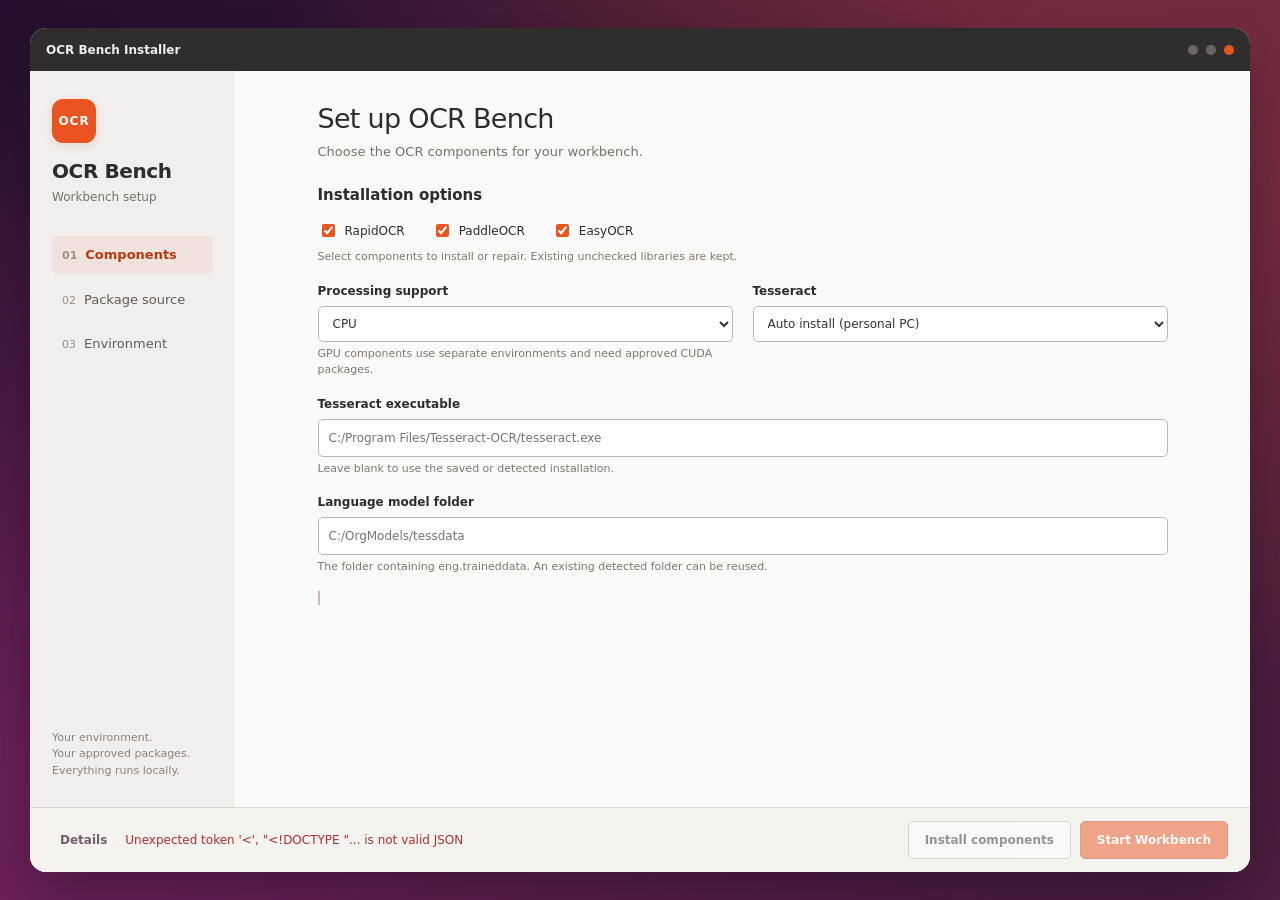
==== scripts/installer.html @ 8ec9b464 "Improve OCR installer and add run history spreadsheet exports" ====
<!doctype html>
<html lang="en"><head><meta charset="utf-8"><meta name="viewport" content="width=device-width, initial-scale=1"><title>OCR Bench · Install</title><style>
  :root {color-scheme:light; font:14px/1.5 Ubuntu,"Segoe UI",system-ui,sans-serif; color:#2c2c2c; background:#351329; --orange:#e95420; --log-height:210px}
  * {box-sizing:border-box} body {margin:0;padding:0;height:100dvh;overflow:hidden;background:#fafafa}
  button,input,select {font:inherit} button,a,input,select,summary,[role=separator] {touch-action:manipulation}
  button:focus-visible,a:focus-visible,input:focus,select:focus,summary:focus-visible,[role=separator]:focus-visible {outline:3px solid #f5a381; outline-offset:2px}
  .installer-shell {height:100%;width:100%;background:#fafafa;border:0;border-radius:0;box-shadow:none;overflow:hidden;display:grid;grid-template-rows:43px minmax(120px,1fr) auto 10px var(--log-height)}
  .titlebar {background:#302e2d; color:#eee; display:flex; align-items:center; justify-content:space-between; padding:0 16px; font-size:12px; font-weight:600}
  .window-controls {display:flex; align-items:center; gap:8px} .window-controls span {width:10px;height:10px; border-radius:50%;background:#6b6663} .window-controls span:last-child {background:var(--orange)}
  .workspace {display:grid;grid-template-columns:205px minmax(0,1fr); min-height:0}
  aside {background:#f0efed;padding:28px 22px;display:flex;flex-direction:column}
  .brand-icon {display:flex;align-items:center;justify-content:center;width:44px;height:44px;background:var(--orange);color:white;border-radius:11px;font-size:12px;font-weight:750;letter-spacing:1px;box-shadow:0 3px 8px #b0391520}
  .brand-title {font-size:20px; font-weight:600; letter-spacing:-.4px;margin:13px 0 2px} .brand-subtitle {font-size:12px;color:#77716b}
  nav {display:grid;gap:7px;margin-top:30px} nav a {padding:9px 10px;color:#625c57;border-radius:5px;text-decoration:none;font-size:13px} nav a[aria-current=step] {background:#e9542014;color:#b63b10;font-weight:650} nav a:hover {background:#e5e1dd}
  nav span {margin-right:8px;color:#9b9188;font-size:11px} .sidebar-foot {margin-top:auto;padding-top:24px;color:#8c837c;font-size:11px}
  .content {min-width:0;overflow:auto;padding:28px 36px;scroll-behavior:auto}
  h1 {font-size:27px;line-height:1.2;letter-spacing:-.7px;font-weight:500;margin:0 0 7px} h2 {font-size:15px;margin:0;font-weight:600} p {margin:0;color:#77716b;font-size:13px}
  .environment {background:#f3f0ed;border:1px solid #e5ded8;border-left:3px solid var(--orange);border-radius:5px;padding:11px 14px;margin:20px 0}
  .environment strong {display:block;font-size:12px;font-weight:600} code {font:11px/1.5 Consolas,monospace;overflow-wrap:anywhere}
  small {display:block;font-size:11px;color:#81786f;margin-top:4px;line-height:1.5}
  fieldset {border:0;padding:0;margin:0;min-width:0}
  .field-grid {display:grid;grid-template-columns:1fr 1fr;gap:0 20px}
  label {display:block;font-size:12px;font-weight:600;margin:16px 0 6px}
  input,select {color:#333;background:#fff;border:1px solid #bdb7b1;border-radius:5px;padding:9px 10px;width:100%;min-width:0;font-size:12px}
  input:disabled,select:disabled {background:#eeeae5}
  .note {font-size:11px;color:#766e65;border-left:2px solid #c8bdb1;padding:7px 11px;margin:15px 0 3px}
  details {border-top:1px solid #e2ddd8;margin-top:20px;padding-top:15px} summary {cursor:pointer;font-size:12px;font-weight:600}
  .success {background:#edf6ed;border:1px solid #b5d5b6;color:#315c32;border-radius:5px;padding:10px 12px;font-size:12px;margin-bottom:14px}
  .success.partial {background:#fff5df;border-color:#e7cb91;color:#7c5520}
  .maintenance {background:#f1eeea;padding:13px 15px;border-radius:8px;margin:17px 0}.maintenance small{margin:0 0 9px}.mode-choices,.components{display:flex;gap:12px;flex-wrap:wrap}.mode-choices label,.components label{display:flex;align-items:center;gap:7px;margin:5px 0;font-weight:500}.mode-choices input,.components input{width:auto;accent-color:var(--orange)}.components{margin:10px 0 2px;gap:8px 20px}.component-version{font-size:10px;color:#857c72}.uninstall-note{background:#fff0eb;color:#8c3619;border-radius:7px;padding:14px;font-size:12px}button.danger{background:#b13627;color:white;border-color:#b13627}
  .actions {display:flex;align-items:center;justify-content:space-between;gap:14px;border-top:1px solid #dcd6d0;background:#f5f3f0;padding:13px 22px;min-height:64px}
  .buttons {display:flex;align-items:center;gap:9px;flex-shrink:0}
  button,.open-link {padding:9px 16px;border:1px solid #bcb5ae;border-radius:5px;font-size:12px;font-weight:600;background:#fff;color:#3b3631;cursor:pointer;text-decoration:none;white-space:nowrap}
  button.primary {border-color:#c74314;background:var(--orange);color:#fff} button.primary:hover {background:#d74717}
  button:disabled {opacity:.5;cursor:default} #message {font-size:12px;color:#74695f;overflow-wrap:anywhere} #message[data-error=true] {color:#ae302f}
  #log-resize {cursor:ns-resize;touch-action:none;background:#e6e1db;display:flex;align-items:center;justify-content:center;border-top:1px solid #d4cbc2;border-bottom:1px solid #392e36;user-select:none}
  #log-resize::after {content:"";width:38px;height:3px;background:#a69c92;border-radius:4px}
  #log-resize:hover,#log-resize:focus-visible {background:#edc8b4}
  .log-panel {min-height:0;background:#21131f;color:#e6dce4;display:grid;grid-template-rows:34px minmax(0,1fr)}
  .log-head {display:flex;justify-content:space-between;align-items:center;gap:10px;background:#2e202b;padding:0 17px;border-bottom:1px solid #ffffff0c}
  .log-head h2 {font-size:11px;font-weight:500} .log-meta {display:flex;align-items:center;gap:12px;font-size:10px;color:#bbaabc}
  #state[data-state=succeeded],#app-state[data-state=running] {color:#b0dfaa} #state[data-state=failed],#app-state[data-state=failed] {color:#ffa59c}
  pre {white-space:pre-wrap;overflow-wrap:anywhere;overflow:auto;padding:12px 18px;font:11px/1.65 Consolas,monospace;margin:0;min-height:0}
  [hidden] {display:none!important}
  @media(max-width:760px) {.workspace{grid-template-columns:150px minmax(0,1fr)}aside{padding:22px 13px}.content{padding:23px 22px}.field-grid{grid-template-columns:1fr}.brand-title{font-size:18px}.actions{padding:12px 16px}}
  @media(max-width:580px) {body{padding:0}.installer-shell{border:0;border-radius:0}.workspace{grid-template-columns:1fr}aside{display:none}.content{padding:22px 20px}h1{font-size:24px}.actions{align-items:start;flex-direction:column;gap:8px}.buttons{width:100%;justify-content:flex-end;flex-wrap:wrap}.log-meta .resize-hint{display:none}}

  body {padding:28px;display:grid;place-items:center;background:radial-gradient(ellipse at 85% 15%,#b94248a0,transparent 55%),radial-gradient(ellipse at 10% 90%,#79255f,transparent 65%),linear-gradient(135deg,#24112f,#53203f)}
  .installer-shell {width:100%;height:100%;max-width:1220px;max-height:900px;border:0;border-radius:16px;box-shadow:0 24px 75px #16071d80;grid-template-rows:43px minmax(0,1fr) auto 0 0}
  .installer-shell.logs-open {grid-template-rows:43px minmax(0,1fr) auto 10px var(--log-height)}
  .content {min-height:0;padding:32px 38px}
  .step-panel {max-width:850px;margin:auto}
  .step-intro {margin:6px 0 22px}
  .statusline {display:flex;align-items:center;gap:10px;min-width:120px;flex:1}
  .actions {flex-wrap:wrap}
  .details-button {border:0;background:transparent;padding:7px 8px;color:#725d6f}
  .source-note {margin:12px 0 18px;background:#f2eeea;padding:12px 14px;border-radius:8px;font-size:12px;color:#695d54}
  .page-heading {font-weight:500}
  @media(max-width:760px) {body{padding:16px}.content{padding:24px}.workspace{grid-template-columns:145px minmax(0,1fr)}}
  @media(max-width:580px) {body{padding:10px}.installer-shell{border-radius:13px}.workspace{grid-template-columns:1fr;grid-template-rows:auto minmax(0,1fr)}aside{display:block;padding:9px 12px}.brand-icon,.brand-title,.brand-subtitle,.sidebar-foot{display:none}nav{display:flex;margin:0;gap:4px}nav a{flex:1;padding:7px 6px;font-size:11px}nav span{display:none}.content{padding:20px}.actions{padding:10px 14px}.buttons{justify-content:flex-end}.statusline{width:100%}}
</style></head><body><main class="installer-shell" id="installer">
  <header class="titlebar"><span>OCR Bench Installer</span><div class="window-controls" aria-hidden="true"><span></span><span></span><span></span></div></header>
  <div class="workspace">
    <aside aria-label="Installer sections"><div class="brand-icon" aria-hidden="true">OCR</div><div class="brand-title">OCR Bench</div><div class="brand-subtitle">Workbench setup</div>
      <nav><a href="#components" data-section="components" aria-current="step"><span>01</span>Components</a><a href="#packages" data-section="packages"><span>02</span>Package source</a><a href="#environment" data-section="environment"><span>03</span>Environment</a></nav>
      <div class="sidebar-foot">Your environment.<br>Your approved packages.<br>Everything runs locally.</div>
    </aside>
    <div class="content">
      <div class="success" id="success" hidden></div>
      <form id="form" novalidate>
        <section class="step-panel" id="components" data-page="components">
          <h1>Set up OCR Bench</h1><p class="step-intro">Choose the OCR components for your workbench.</p>
          <div class="maintenance" id="maintenance" hidden><h2>Existing installation found</h2><small id="installed-version"></small><div class="mode-choices" role="group" aria-label="Manage installation"><label><input type="radio" name="action" value="modify" checked>Modify / repair</label><label><input type="radio" name="action" value="uninstall">Uninstall</label></div></div>
          <div class="uninstall-note" id="uninstall-note" hidden>Removes the OCR Bench app registration from the selected Python environment. Shared OCR libraries, environments, source files, models and run history are kept. Close other workbench instances first.</div>
          <fieldset id="options"><h2>Installation options</h2>
          <div class="components" role="group" aria-label="OCR components"><label><input type="checkbox" name="component" value="rapidocr" checked>RapidOCR <span class="component-version" id="rapidocr-version"></span></label><label><input type="checkbox" name="component" value="paddleocr" checked>PaddleOCR <span class="component-version" id="paddleocr-version"></span></label><label><input type="checkbox" name="component" value="easyocr" checked>EasyOCR <span class="component-version" id="easyocr-version"></span></label></div><small>Select components to install or repair. Existing unchecked libraries are kept.</small>
          <div class="field-grid">
            <div><label for="device">Processing support</label><select id="device" name="device"><option value="cpu">CPU</option><option value="auto">CPU + GPU if NVIDIA is detected</option><option value="gpu">CPU + GPU environments</option></select><small>GPU components use separate environments and need approved CUDA packages.</small></div>
            <div><label for="backend">Tesseract</label><select id="backend" name="backend"><option value="auto">Auto install (personal PC)</option><option value="pytesseract">Installed Tesseract (pytesseract)</option><option value="tesserocr">Bundled Tesseract (tesserocr)</option><option value="skip">Skip Tesseract</option></select></div>
          </div>
          <div id="gpu-fields" hidden><label>GPU engines</label><div class="components" role="group" aria-label="GPU engines"><label><input type="checkbox" name="gpu_component" value="rapidocr" checked>RapidOCR GPU</label><label><input type="checkbox" name="gpu_component" value="paddleocr" checked>PaddleOCR GPU</label><label><input type="checkbox" name="gpu_component" value="easyocr" checked>EasyOCR GPU</label></div><small>On public PyPI, CUDA builds come from the official Paddle and PyTorch indexes automatically. With Artifactory or another configured feed, all Python packages use that feed; it must include the required CUDA builds.</small></div>
          <div class="note" id="gpu-results" role="status" aria-live="polite" hidden></div>
          <div id="native-fields"><label for="tesseract_path">Tesseract executable</label><input id="tesseract_path" name="tesseract_path" placeholder="C:/Program Files/Tesseract-OCR/tesseract.exe"><small>Leave blank to use the saved or detected installation.</small></div>
          <div id="data-fields"><label for="tessdata_path">Language model folder</label><input id="tessdata_path" name="tessdata_path" placeholder="C:/OrgModels/tessdata"><small>The folder containing eng.traineddata. An existing detected folder can be reused.</small></div>
          <div class="note" id="backend-note"></div>

          </fieldset>
        </section>
        <section class="step-panel" id="packages" data-page="packages" hidden>
          <h1>Package source</h1><p class="step-intro">Configure Artifactory once, then let pip handle package installation.</p>
          <fieldset id="package-options">
            <div class="source-note">Personal PC: leave both blank to use PyPI, with official vendor indexes for CUDA builds. Work PC: provide the Artifactory URL and token to save them to user pip.ini. An existing pip source is preserved and used without public fallback.</div>
            <label for="index_url">Artifactory pip simple-index URL</label><input type="url" id="index_url" name="index_url" placeholder="https://artifactory.example.com/artifactory/api/pypi/python-virtual/simple">
            <label for="access_token">Artifactory access token</label><input type="password" id="access_token" name="access_token" autocomplete="off" spellcheck="false"><small>The token will be stored in plain text in your user pip.ini when you install. It is kept out of installer logs and command arguments.</small>
            <label for="token_user">Artifactory username (optional)</label><input id="token_user" name="token_user" autocomplete="off" placeholder="Your Artifactory username"><small>Leave blank if your repository accepts the token as its username.</small>
            <label for="cert">Corporate CA certificate (optional)</label><input id="cert" name="cert" placeholder="C:/OrgCertificates/corporate-ca.pem"><small>Saved in pip.ini if supplied. Normal certificate verification remains enabled.</small>
            <div class="note">User pip configuration:<br><code id="pip-config-path"></code><br>Blank fields leave saved pip settings unchanged. Pip environment variables and per-venv configuration keep their normal precedence.</div>
          </fieldset>
        </section>
        <section class="step-panel" id="environment" data-page="environment" hidden>
          <h1>Python environment</h1><p class="step-intro">Review where OCR Bench will be installed and started.</p>
          <div class="environment"><strong id="environment-title">Checking Python environment…</strong><code id="target"></code><small id="environment-help"></small></div>
          <p id="environment-installation"></p>
          <fieldset id="environment-options"><label for="python">Python for creating environments</label><input id="python" name="python"><small>64-bit Python 3.12. App requirements use the running venv when one is active. This path is used when additional environments must be created.</small></fieldset>
        </section>
      </form>
    </div>
  </div>
  <footer class="actions"><div class="statusline"><button class="details-button" type="button" id="details" aria-expanded="false" aria-controls="log-panel">Details</button><span id="message" role="status" aria-live="polite">Connecting…</span></div><div class="buttons"><button id="install" form="form" type="submit" disabled>Install components</button><button class="primary" id="start" type="button" disabled>Start Workbench</button><a class="open-link" id="open-workbench" target="_blank" rel="noopener" hidden>Open Workbench ↗</a></div></footer>
  <div id="log-resize" role="separator" tabindex="0" aria-label="Resize installation log" aria-orientation="horizontal" aria-valuemin="100" aria-valuemax="500" aria-valuenow="210" title="Drag to resize logs, or use the Up and Down arrow keys" hidden></div>
  <section class="log-panel" id="log-panel" aria-label="Installation progress" hidden><div class="log-head"><h2>Installation output</h2><div class="log-meta"><span class="resize-hint">Drag top edge to resize</span><span id="app-state" role="status" aria-live="polite"></span><span id="state" role="status" aria-live="polite">Ready</span></div></div><pre id="output" tabindex="0" aria-label="Installation log">Your installation log will appear here.</pre></section>
</main><script>
  const $ = id => document.getElementById(id);
  let token = '', running = false, appState = 'idle', launchPending = false, installed = false, operation = 'install';
  const content = document.querySelector('.content');
  let currentPage = 'components';
  function activeSection(section) {
    if (!['components','packages','environment'].includes(section)) section = 'components';
    currentPage = section;
    for (const link of document.querySelectorAll('nav [data-section]')) {
      if (link.dataset.section === section) link.setAttribute('aria-current','step');
      else link.removeAttribute('aria-current');
    }
    for (const page of document.querySelectorAll('[data-page]')) page.hidden = page.dataset.page !== section;
    content.scrollTop = 0;
    history.replaceState(null,'','#'+section);
  }
  for (const link of document.querySelectorAll('nav [data-section]')) link.addEventListener('click', event => {
    event.preventDefault(); activeSection(link.dataset.section);
  });
  window.addEventListener('hashchange', () => activeSection(location.hash.slice(1)));
  function selectedAction() {return installed ? document.querySelector('input[name=action]:checked').value : 'install';}
  function modeFields() {
    const action = selectedAction();
    $('options').hidden = action === 'uninstall';
    $('options').disabled = running || action === 'uninstall';
    $('package-options').disabled = running || action === 'uninstall';
    $('environment-options').disabled = running || action === 'uninstall';
    $('uninstall-note').hidden = action !== 'uninstall';
    $('install').classList.toggle('danger', action === 'uninstall');
    $('install').textContent = running ? {install:'Installing…',modify:'Applying changes…',uninstall:'Uninstalling…'}[operation] : {install:'Install components',modify:'Apply changes',uninstall:'Uninstall OCR Bench'}[action];
  }
  for (const radio of document.querySelectorAll('input[name=action]')) radio.addEventListener('change', modeFields);
  function inventory(info, initial = false) {
    if (!info) return;
    const previous = installed;
    installed = !!info.installed;
    $('maintenance').hidden = !installed;
    $('installed-version').textContent = installed ? 'Version ' + info.version + ' in this Python environment' : '';
    $('environment-installation').textContent = installed ? 'OCR Bench '+info.version+' is registered in this environment.' : info.error || 'No OCR Bench app registration was found in this environment.';
    for (const radio of document.querySelectorAll('input[name=action]')) radio.disabled = running || !installed;
    if (previous !== installed) document.querySelector('input[value=modify]').checked = true;
    for (const name of ['rapidocr','paddleocr','easyocr']) {
      const version = (info.packages || {})[name];
      $(name+'-version').textContent = version ? version : '';
      if (initial && installed) document.querySelector('input[name=component][value='+name+']').checked = !!version;
    }
    modeFields();
  }
  function backendFields() {
    const backend = $('backend').value;
    $('native-fields').hidden = backend !== 'pytesseract';
    $('data-fields').hidden = backend === 'skip' || backend === 'auto';
    $('backend-note').textContent = backend === 'auto' ? 'Installs native Windows Tesseract and English data using WinGet, or verifies an existing installation. This option downloads from public sources and may show a Windows administrator prompt. Uses pytesseract; no tesserocr wheel is needed.' : backend === 'skip' ? 'Installs RapidOCR, PaddleOCR, and EasyOCR. Your saved Tesseract settings are preserved.' : backend === 'tesserocr' ? 'Requires the approved tesserocr 2.10.0 Windows / Python 3.12 wheel in your feed. Language models are separate.' : 'Uses your existing Tesseract executable. No tesserocr wheel is requested.';
  }
  $('backend').addEventListener('change', backendFields);
  function gpuFields() {
    const enabled = $('device').value !== 'cpu';
    $('gpu-fields').hidden = !enabled;
    for (const gpu of document.querySelectorAll('input[name=gpu_component]')) {
      gpu.disabled = !enabled || !document.querySelector('input[name=component][value='+gpu.value+']').checked;
    }
  }
  $('device').addEventListener('change', gpuFields);
  for (const component of document.querySelectorAll('input[name=component]')) component.addEventListener('change', gpuFields);
  async function request(path, options) {
    const response = await fetch(path, options);
    const value = await response.json();
    if (!response.ok) throw new Error(value.error || 'Installer request failed.');
    return value;
  }
  function message(text, error = false) {$('message').textContent = text; $('message').dataset.error = error;}
  function render(status) {
    running = status.state === 'running';
    appState = status.app_state || 'idle';
    operation = status.operation || 'install';
    inventory(status.installation);
    $('install').disabled = running || !token;
    modeFields();
    $('start').disabled = !token || running || launchPending || appState === 'starting' || appState === 'stopping' || (!installed && appState !== 'running');
    $('start').textContent = launchPending || appState === 'starting' ? 'Starting…' : appState === 'stopping' ? 'Stopping…' : appState === 'running' ? 'Stop Workbench' : 'Start Workbench';
    $('state').dataset.state = status.state;
    $('state').textContent = {idle:'Ready', running:'Installing…', succeeded:'Complete', partial:'Partially complete', failed:'Failed'}[status.state];
    $('app-state').dataset.state = appState;
    $('app-state').textContent = {idle:'', starting:'Workbench starting…', stopping:'Stopping workbench…', running:'Workbench ready', failed:'Workbench failed', stopped:'Workbench stopped'}[appState];
    const link = $('open-workbench');
    link.hidden = appState !== 'running';
    if (status.app_url) link.href = status.app_url;
    const output = $('output'), atEnd = output.scrollHeight - output.scrollTop - output.clientHeight < 40;
    let text = status.output || (running ? 'Starting installer…' : '');
    if (status.app_output) text += (text ? '\n\n' : '') + '── Workbench ──\n' + status.app_output;
    output.textContent = text || 'Your installation log will appear here.';
    if (atEnd) output.scrollTop = output.scrollHeight;
    $('success').hidden = !['succeeded','partial'].includes(status.state);
    $('success').classList.toggle('partial', status.state === 'partial');
    $('success').textContent = status.state === 'partial' ? 'CPU/app components are installed. Some GPU setups failed; successful setups were kept. See the log and adjust GPU engine selection.' : operation === 'uninstall' ? 'OCR Bench removed. Shared libraries and saved data were kept.' : 'Changes complete. Choose Start Workbench to begin.';
    $('gpu-results').hidden = !status.setup_results;
    if (status.setup_results) {
      const names = {rapidocr:'RapidOCR GPU',paddleocr:'PaddleOCR GPU',easyocr:'EasyOCR GPU'};
      $('gpu-results').textContent = 'CPU/app: installed. ' + Object.entries(status.setup_results.gpu || {}).map(([engine,result]) => names[engine]+': '+result.state).join(' · ');
    }
    if (running) message(operation === 'uninstall' ? 'Uninstalling OCR Bench…' : 'Applying installation changes…');
    else if (status.state === 'partial') message('CPU/app ready; open Details for GPU setup results.', true);
    else if (appState === 'failed') message('Could not start the workbench. Open Details to view the log.', true);
    else if (appState === 'starting') message('Starting with the installer’s Python environment…');
    else if (appState === 'running') message('Workbench is ready. Choose Open Workbench.');
    else if (appState === 'stopped') message('Workbench stopped. You can modify or uninstall OCR Bench.');
    else if (status.state === 'succeeded') message(operation === 'uninstall' ? 'OCR Bench uninstalled from this environment.' : 'Changes complete. Your workbench is ready to start.');
    else if (status.state === 'failed') message('Setup failed. Open Details, then adjust settings and retry.', true);
  }
  $('form').addEventListener('submit', async event => {
    event.preventDefault();
    if (running) return;
    const data = new FormData($('form'));
    const action = selectedAction();
    const values = action === 'uninstall' ? {action} : Object.fromEntries(data);
    if (action !== 'uninstall') {
      values.action = action;
      delete values.component;
      delete values.gpu_component;
      values.engines = data.getAll('component');
      values.gpu_engines = $('device').value === 'cpu' ? [] : data.getAll('gpu_component');
      if ($('backend').value !== 'skip') values.engines.push('tesseract');
    }
    $('install').disabled = true;
    try {
      render(await request('/api/install', {method:'POST', headers:{'Content-Type':'application/json', 'X-OCRBench-Installer':token}, body:JSON.stringify(values)}));
      if (values.access_token) for (const id of ['access_token','index_url','token_user']) $(id).value = '';
    } catch (error) {message(error.message, true); $('install').disabled = false;}
  });
  $('start').addEventListener('click', async () => {
    const stop = appState === 'running';
    launchPending = true; $('start').disabled = true; $('start').textContent = stop ? 'Stopping…' : 'Starting…';
    try {
      const status = await request(stop ? '/api/stop' : '/api/launch', {method:'POST', headers:{'Content-Type':'application/json', 'X-OCRBench-Installer':token}, body:'{}'});
      launchPending = false; render(status);
    } catch (error) {launchPending = false; $('start').disabled = running; $('start').textContent = 'Start Workbench'; message(error.message, true);}
  });
  const grip = $('log-resize'), shell = $('installer');
  let logHeight = 210, drag = null;
  try {const saved = Number(localStorage.getItem('ocrbench-installer-log-height')); if (saved >= 100) logHeight = saved;} catch {}
  function resizeLog(height) {
    const max = Math.max(100, Math.min(550, shell.clientHeight - 295));
    logHeight = Math.max(100, Math.min(max, height));
    shell.style.setProperty('--log-height', logHeight + 'px');
    grip.setAttribute('aria-valuemax', String(max));
    grip.setAttribute('aria-valuenow', String(Math.round(logHeight)));
    try {localStorage.setItem('ocrbench-installer-log-height', String(logHeight));} catch {}
  }
  grip.addEventListener('pointerdown', event => {
    if (event.button !== 0) return;
    drag = {y:event.clientY, height:logHeight};
    grip.setPointerCapture(event.pointerId); event.preventDefault();
  });
  grip.addEventListener('pointermove', event => {if (drag) resizeLog(drag.height + drag.y - event.clientY);});
  function endDrag() {drag = null;}
  grip.addEventListener('pointerup', endDrag);
  grip.addEventListener('pointercancel', endDrag);
  grip.addEventListener('lostpointercapture', endDrag);
  grip.addEventListener('keydown', event => {
    const delta = {ArrowUp:20, ArrowDown:-20, PageUp:80, PageDown:-80}[event.key];
    if (delta !== undefined) {event.preventDefault(); resizeLog(logHeight + delta);}
    if (event.key === 'Home') {event.preventDefault(); resizeLog(100);}
    if (event.key === 'End') {event.preventDefault(); resizeLog(550);}
  });
  window.addEventListener('resize', () => resizeLog(logHeight));
  let logsOpen = false;
  $('details').addEventListener('click', () => {
    logsOpen = !logsOpen;
    shell.classList.toggle('logs-open',logsOpen);
    $('log-panel').hidden = !logsOpen; grip.hidden = !logsOpen;
    $('details').setAttribute('aria-expanded',String(logsOpen));
    $('details').textContent = logsOpen ? 'Hide details' : 'Details';
    resizeLog(logHeight);
  });
  resizeLog(logHeight);
  activeSection(location.hash.slice(1));
  async function poll() {
    try {render(await request('/api/status'));}
    catch (error) {message('Connection lost. Check the installer terminal and reload.', true); $('install').disabled = true; $('start').disabled = true;}
    setTimeout(poll, 1000);
  }
  async function init() {
    try {
      const config = await request('/api/config');
      token = config.token;
      inventory(config.installation, true);
      $('target').textContent = config.target;
      $('pip-config-path').textContent = config.pip_config_path;
      $('environment-title').textContent = config.active ? 'Using your current virtual environment' : 'Using the project environment';
      $('environment-help').textContent = config.active ? 'Components and the workbench use this environment. No additional project .venv is created.' : 'Setup creates or reuses the project .venv. The workbench will use that environment.';
      for (const field of ['backend','python','tesseract_path','tessdata_path']) $(field).value = config[field];
      backendFields(); gpuFields(); message('Ready to install or start your workbench.'); await poll();
    } catch (error) {message(error.message, true);}
  }
  init();
</script></body></html>
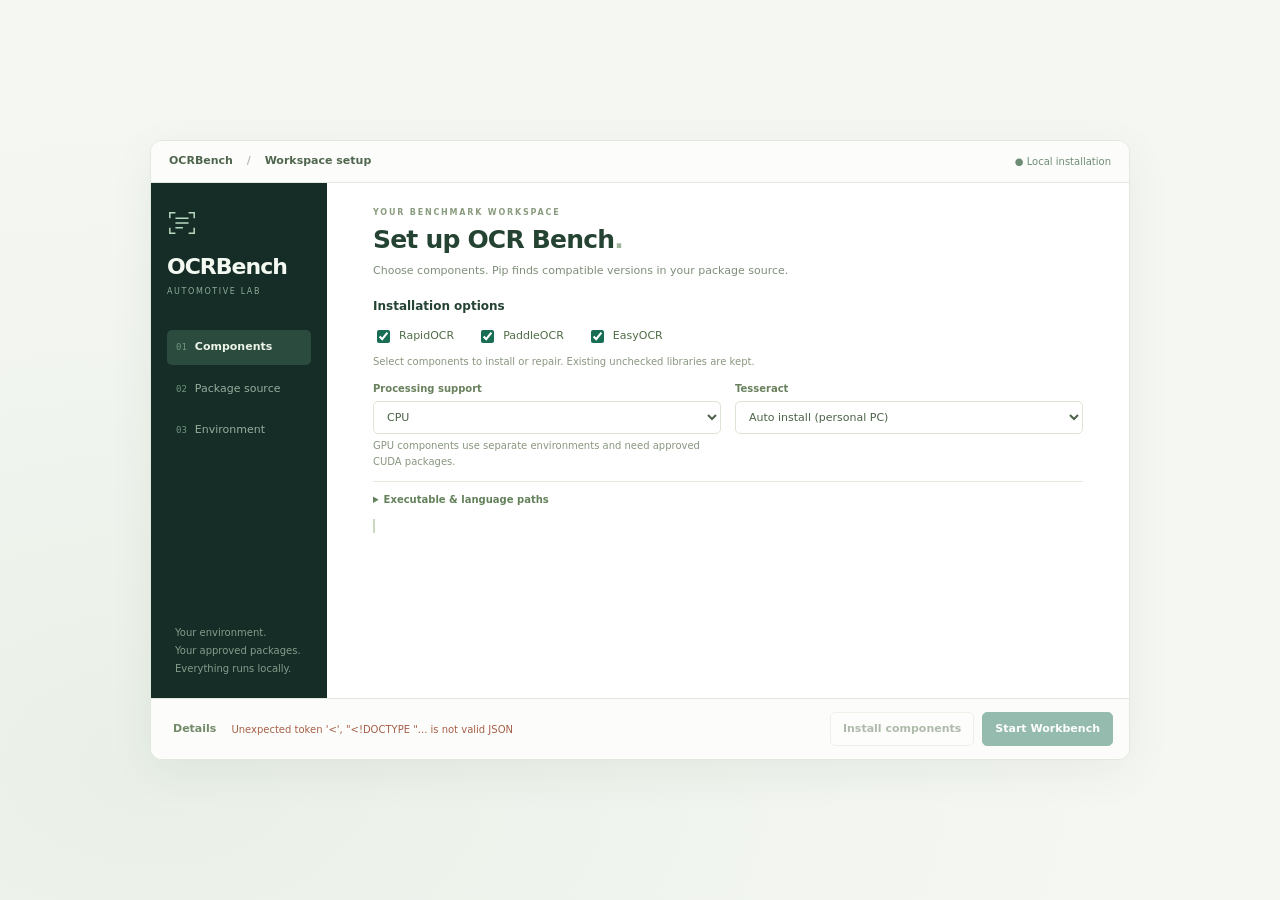
==== commit e3e257c9: "Improve installer sources, recovery, and compatibility Default to public PyPI and official GPU sourc" ====
--- a/scripts/installer.html
+++ b/scripts/installer.html
@@ -1,67 +1,27 @@
 <!doctype html>
 <html lang="en"><head><meta charset="utf-8"><meta name="viewport" content="width=device-width, initial-scale=1"><title>OCR Bench · Install</title><style>
-  :root {color-scheme:light; font:14px/1.5 Ubuntu,"Segoe UI",system-ui,sans-serif; color:#2c2c2c; background:#351329; --orange:#e95420; --log-height:210px}
-  * {box-sizing:border-box} body {margin:0;padding:0;height:100dvh;overflow:hidden;background:#fafafa}
-  button,input,select {font:inherit} button,a,input,select,summary,[role=separator] {touch-action:manipulation}
-  button:focus-visible,a:focus-visible,input:focus,select:focus,summary:focus-visible,[role=separator]:focus-visible {outline:3px solid #f5a381; outline-offset:2px}
-  .installer-shell {height:100%;width:100%;background:#fafafa;border:0;border-radius:0;box-shadow:none;overflow:hidden;display:grid;grid-template-rows:43px minmax(120px,1fr) auto 10px var(--log-height)}
-  .titlebar {background:#302e2d; color:#eee; display:flex; align-items:center; justify-content:space-between; padding:0 16px; font-size:12px; font-weight:600}
-  .window-controls {display:flex; align-items:center; gap:8px} .window-controls span {width:10px;height:10px; border-radius:50%;background:#6b6663} .window-controls span:last-child {background:var(--orange)}
-  .workspace {display:grid;grid-template-columns:205px minmax(0,1fr); min-height:0}
-  aside {background:#f0efed;padding:28px 22px;display:flex;flex-direction:column}
-  .brand-icon {display:flex;align-items:center;justify-content:center;width:44px;height:44px;background:var(--orange);color:white;border-radius:11px;font-size:12px;font-weight:750;letter-spacing:1px;box-shadow:0 3px 8px #b0391520}
-  .brand-title {font-size:20px; font-weight:600; letter-spacing:-.4px;margin:13px 0 2px} .brand-subtitle {font-size:12px;color:#77716b}
-  nav {display:grid;gap:7px;margin-top:30px} nav a {padding:9px 10px;color:#625c57;border-radius:5px;text-decoration:none;font-size:13px} nav a[aria-current=step] {background:#e9542014;color:#b63b10;font-weight:650} nav a:hover {background:#e5e1dd}
-  nav span {margin-right:8px;color:#9b9188;font-size:11px} .sidebar-foot {margin-top:auto;padding-top:24px;color:#8c837c;font-size:11px}
-  .content {min-width:0;overflow:auto;padding:28px 36px;scroll-behavior:auto}
-  h1 {font-size:27px;line-height:1.2;letter-spacing:-.7px;font-weight:500;margin:0 0 7px} h2 {font-size:15px;margin:0;font-weight:600} p {margin:0;color:#77716b;font-size:13px}
-  .environment {background:#f3f0ed;border:1px solid #e5ded8;border-left:3px solid var(--orange);border-radius:5px;padding:11px 14px;margin:20px 0}
-  .environment strong {display:block;font-size:12px;font-weight:600} code {font:11px/1.5 Consolas,monospace;overflow-wrap:anywhere}
-  small {display:block;font-size:11px;color:#81786f;margin-top:4px;line-height:1.5}
-  fieldset {border:0;padding:0;margin:0;min-width:0}
-  .field-grid {display:grid;grid-template-columns:1fr 1fr;gap:0 20px}
-  label {display:block;font-size:12px;font-weight:600;margin:16px 0 6px}
-  input,select {color:#333;background:#fff;border:1px solid #bdb7b1;border-radius:5px;padding:9px 10px;width:100%;min-width:0;font-size:12px}
-  input:disabled,select:disabled {background:#eeeae5}
-  .note {font-size:11px;color:#766e65;border-left:2px solid #c8bdb1;padding:7px 11px;margin:15px 0 3px}
-  details {border-top:1px solid #e2ddd8;margin-top:20px;padding-top:15px} summary {cursor:pointer;font-size:12px;font-weight:600}
-  .success {background:#edf6ed;border:1px solid #b5d5b6;color:#315c32;border-radius:5px;padding:10px 12px;font-size:12px;margin-bottom:14px}
-  .success.partial {background:#fff5df;border-color:#e7cb91;color:#7c5520}
-  .maintenance {background:#f1eeea;padding:13px 15px;border-radius:8px;margin:17px 0}.maintenance small{margin:0 0 9px}.mode-choices,.components{display:flex;gap:12px;flex-wrap:wrap}.mode-choices label,.components label{display:flex;align-items:center;gap:7px;margin:5px 0;font-weight:500}.mode-choices input,.components input{width:auto;accent-color:var(--orange)}.components{margin:10px 0 2px;gap:8px 20px}.component-version{font-size:10px;color:#857c72}.uninstall-note{background:#fff0eb;color:#8c3619;border-radius:7px;padding:14px;font-size:12px}button.danger{background:#b13627;color:white;border-color:#b13627}
-  .actions {display:flex;align-items:center;justify-content:space-between;gap:14px;border-top:1px solid #dcd6d0;background:#f5f3f0;padding:13px 22px;min-height:64px}
-  .buttons {display:flex;align-items:center;gap:9px;flex-shrink:0}
-  button,.open-link {padding:9px 16px;border:1px solid #bcb5ae;border-radius:5px;font-size:12px;font-weight:600;background:#fff;color:#3b3631;cursor:pointer;text-decoration:none;white-space:nowrap}
-  button.primary {border-color:#c74314;background:var(--orange);color:#fff} button.primary:hover {background:#d74717}
-  button:disabled {opacity:.5;cursor:default} #message {font-size:12px;color:#74695f;overflow-wrap:anywhere} #message[data-error=true] {color:#ae302f}
-  #log-resize {cursor:ns-resize;touch-action:none;background:#e6e1db;display:flex;align-items:center;justify-content:center;border-top:1px solid #d4cbc2;border-bottom:1px solid #392e36;user-select:none}
-  #log-resize::after {content:"";width:38px;height:3px;background:#a69c92;border-radius:4px}
-  #log-resize:hover,#log-resize:focus-visible {background:#edc8b4}
-  .log-panel {min-height:0;background:#21131f;color:#e6dce4;display:grid;grid-template-rows:34px minmax(0,1fr)}
-  .log-head {display:flex;justify-content:space-between;align-items:center;gap:10px;background:#2e202b;padding:0 17px;border-bottom:1px solid #ffffff0c}
-  .log-head h2 {font-size:11px;font-weight:500} .log-meta {display:flex;align-items:center;gap:12px;font-size:10px;color:#bbaabc}
-  #state[data-state=succeeded],#app-state[data-state=running] {color:#b0dfaa} #state[data-state=failed],#app-state[data-state=failed] {color:#ffa59c}
-  pre {white-space:pre-wrap;overflow-wrap:anywhere;overflow:auto;padding:12px 18px;font:11px/1.65 Consolas,monospace;margin:0;min-height:0}
-  [hidden] {display:none!important}
-  @media(max-width:760px) {.workspace{grid-template-columns:150px minmax(0,1fr)}aside{padding:22px 13px}.content{padding:23px 22px}.field-grid{grid-template-columns:1fr}.brand-title{font-size:18px}.actions{padding:12px 16px}}
-  @media(max-width:580px) {body{padding:0}.installer-shell{border:0;border-radius:0}.workspace{grid-template-columns:1fr}aside{display:none}.content{padding:22px 20px}h1{font-size:24px}.actions{align-items:start;flex-direction:column;gap:8px}.buttons{width:100%;justify-content:flex-end;flex-wrap:wrap}.log-meta .resize-hint{display:none}}
-
-  body {padding:28px;display:grid;place-items:center;background:radial-gradient(ellipse at 85% 15%,#b94248a0,transparent 55%),radial-gradient(ellipse at 10% 90%,#79255f,transparent 65%),linear-gradient(135deg,#24112f,#53203f)}
-  .installer-shell {width:100%;height:100%;max-width:1220px;max-height:900px;border:0;border-radius:16px;box-shadow:0 24px 75px #16071d80;grid-template-rows:43px minmax(0,1fr) auto 0 0}
-  .installer-shell.logs-open {grid-template-rows:43px minmax(0,1fr) auto 10px var(--log-height)}
-  .content {min-height:0;padding:32px 38px}
-  .step-panel {max-width:850px;margin:auto}
-  .step-intro {margin:6px 0 22px}
-  .statusline {display:flex;align-items:center;gap:10px;min-width:120px;flex:1}
-  .actions {flex-wrap:wrap}
-  .details-button {border:0;background:transparent;padding:7px 8px;color:#725d6f}
-  .source-note {margin:12px 0 18px;background:#f2eeea;padding:12px 14px;border-radius:8px;font-size:12px;color:#695d54}
-  .page-heading {font-weight:500}
-  @media(max-width:760px) {body{padding:16px}.content{padding:24px}.workspace{grid-template-columns:145px minmax(0,1fr)}}
-  @media(max-width:580px) {body{padding:10px}.installer-shell{border-radius:13px}.workspace{grid-template-columns:1fr;grid-template-rows:auto minmax(0,1fr)}aside{display:block;padding:9px 12px}.brand-icon,.brand-title,.brand-subtitle,.sidebar-foot{display:none}nav{display:flex;margin:0;gap:4px}nav a{flex:1;padding:7px 6px;font-size:11px}nav span{display:none}.content{padding:20px}.actions{padding:10px 14px}.buttons{justify-content:flex-end}.statusline{width:100%}}
+:root{color-scheme:light;font:13px/1.5 Inter,"Segoe UI",system-ui,sans-serif;color:#254333;background:#f3f6f1;--green:#196d55;--line:#e1e8dd;--muted:#7e8e79;--log-height:180px}
+*{box-sizing:border-box}body{margin:0;height:100dvh;padding:24px;display:grid;place-items:center;background:radial-gradient(ellipse at 12% 85%,#dfe9dd80,transparent 60%),#f5f7f3}
+button,input,select{font:inherit}button,a,input,select,[role=separator]{touch-action:manipulation}button:focus-visible,a:focus-visible,input:focus,select:focus,[role=separator]:focus-visible{outline:2px solid #83b398;outline-offset:2px}
+.installer-shell{width:100%;max-width:980px;height:min(620px,calc(100dvh - 48px));border:1px solid var(--line);border-radius:12px;background:white;box-shadow:0 12px 46px #183d2410;overflow:hidden;display:grid;grid-template-rows:42px minmax(0,1fr) auto 0 0}
+.installer-shell.logs-open{height:min(790px,calc(100dvh - 48px));grid-template-rows:42px minmax(0,1fr) auto 8px var(--log-height)}
+.titlebar{display:flex;align-items:center;justify-content:space-between;padding:0 18px;background:#fcfdfb;border-bottom:1px solid var(--line);font-size:11px;font-weight:600;color:#50664e}.title-divider{padding:0 10px;color:#b2bfb0}.local-indicator{font-size:10px;font-weight:400;color:#6e8b73}
+.workspace{display:grid;grid-template-columns:176px minmax(0,1fr);min-height:0}aside{background:#162c26;padding:25px 16px 20px;display:flex;flex-direction:column;color:#d6e5d9}
+.brand-icon{width:30px;height:30px;color:#b8d9c1;margin-bottom:12px}.brand-icon svg{width:100%;height:100%}.brand-title{font-size:22px;font-weight:550;letter-spacing:-1px;color:#f3f8f1}.brand-subtitle{font-size:8px;letter-spacing:1.6px;color:#8cae99;margin-top:3px}
+nav{display:grid;gap:7px;margin-top:32px}nav a{padding:9px;color:#94ae9e;border-radius:5px;text-decoration:none;font-size:11px}nav a[aria-current=step]{background:#2b4b3e;color:#edf5e9;font-weight:600}nav a:hover{background:#244335}nav span{font:9px Consolas,monospace;color:#6f9780;margin-right:8px}.sidebar-foot{margin-top:auto;padding:24px 8px 0;font-size:10px;line-height:1.8;color:#839e8c}
+.content{min-width:0;min-height:0;overflow:auto;padding:24px 28px;scroll-behavior:auto}.step-panel{max-width:710px;margin:auto}.eyebrow{font-size:8px;letter-spacing:1.8px;color:#8a9c7f;font-weight:650;margin-bottom:6px}h1{font-size:25px;font-weight:550;letter-spacing:-.8px;line-height:1.2;margin:0 0 7px}h1>span{color:#9fb69a}h2{font-size:12px;font-weight:600;margin:0}p{margin:0;color:var(--muted);font-size:11px}.step-intro{margin:0 0 17px;line-height:1.6}
+details{border-top:1px solid var(--line);margin-top:12px;padding-top:10px}summary{cursor:pointer;font-size:10px;font-weight:600;color:#63815a}fieldset{border:0;padding:0;margin:0;min-width:0}.field-grid{display:grid;grid-template-columns:1fr 1fr;gap:0 14px}label{display:block;margin:12px 0 5px;font-size:10px;font-weight:600;color:#69805c}input,select{width:100%;min-width:0;background:white;color:#4b6347;border:1px solid #dce5d5;border-radius:5px;padding:8px 9px;font-size:11px}input::placeholder{color:#a4b29b}input:disabled,select:disabled{background:#f4f6f1}small{display:block;font-size:10px;color:#88967f;line-height:1.55;margin-top:4px}code{font:10px/1.5 Consolas,monospace;overflow-wrap:anywhere}
+.environment,.source-note{background:#f6f9f2;border:1px solid #e6ecdf;border-radius:6px;padding:11px 13px;margin:14px 0;font-size:11px;color:#72846a}.environment strong{display:block;font-size:11px;color:#506c47}.note{border-left:2px solid #c8d9bf;padding:7px 10px;margin:12px 0 0;font-size:10px;line-height:1.6;color:#849277}
+.maintenance{padding:11px 13px;background:#f7f9f4;border:1px solid #e9eee2;border-radius:7px;margin:14px 0}.maintenance small{margin:3px 0 6px}.mode-choices,.components{display:flex;gap:8px 17px;flex-wrap:wrap}.mode-choices label,.components label{display:flex;align-items:center;gap:6px;margin:4px 0;font-weight:500;font-size:11px;color:#506c47}.mode-choices input,.components input{width:auto;accent-color:var(--green)}.components{margin:8px 0 2px}.component-version{font-size:9px;color:#99a68d}.uninstall-note{background:#fff3ee;color:#9b5c42;border:1px solid #f2dbce;border-radius:6px;padding:12px;font-size:11px}
+.success{background:#edf6e8;border:1px solid #d6e6cb;color:#557b41;border-radius:6px;padding:9px 12px;font-size:11px;margin-bottom:14px}.success.partial{background:#fff7e9;border-color:#eee1c3;color:#90713a}
+.actions{display:flex;align-items:center;justify-content:space-between;gap:12px;flex-wrap:wrap;border-top:1px solid var(--line);background:#fcfdfb;padding:12px 16px;min-height:61px}.statusline{display:flex;align-items:center;gap:9px;min-width:100px;flex:1}.buttons{display:flex;align-items:center;gap:8px;flex-shrink:0}button,.open-link{padding:8px 12px;font-size:11px;font-weight:600;white-space:nowrap;text-decoration:none;cursor:pointer;color:#526c49;background:white;border:1px solid #dae4d3;border-radius:5px}button.primary{color:white;border-color:var(--green);background:var(--green)}button.primary:hover{background:#12563f}button.danger{background:#a64d3f;border-color:#a64d3f;color:white}button:disabled{opacity:.45;cursor:default}.details-button{border:0;background:transparent;padding:6px;color:#738a68}#message{font-size:10px;color:#85957b;overflow-wrap:anywhere}#message[data-error=true]{color:#a65f47}
+#log-resize{display:flex;align-items:center;justify-content:center;cursor:ns-resize;touch-action:none;background:#e9eee4;user-select:none}#log-resize:after{content:"";width:32px;height:3px;background:#b5c5aa;border-radius:3px}#log-resize:hover{background:#dce9d3}.log-panel{min-height:0;background:#142c24;color:#c8ddcd;display:grid;grid-template-rows:30px minmax(0,1fr)}.log-head{display:flex;align-items:center;justify-content:space-between;gap:10px;padding:0 15px;background:#1c382b;border-bottom:1px solid #ffffff0b}.log-head h2{font-size:10px;font-weight:500}.log-meta{display:flex;gap:12px;font-size:9px;color:#93ae99}pre{margin:0;min-height:0;padding:11px 15px;overflow:auto;white-space:pre-wrap;overflow-wrap:anywhere;font:10px/1.65 Consolas,monospace}#state[data-state=succeeded],#app-state[data-state=running]{color:#a7d6ae}#state[data-state=failed],#app-state[data-state=failed]{color:#ecac97}[hidden]{display:none!important}
+@media(max-width:720px){body{padding:12px}.installer-shell{height:calc(100dvh - 24px)}.workspace{grid-template-columns:145px minmax(0,1fr)}aside{padding:22px 12px}.content{padding:20px}.field-grid{grid-template-columns:1fr}.actions{padding:10px 12px}}
+@media(max-width:520px){body{padding:8px}.installer-shell{height:calc(100dvh - 16px);border-radius:8px}.installer-shell.logs-open{height:calc(100dvh - 16px)}.workspace{grid-template-columns:1fr;grid-template-rows:auto minmax(0,1fr)}aside{padding:8px 10px}.brand-icon,.brand-title,.brand-subtitle,.sidebar-foot{display:none}nav{display:flex;margin:0;gap:4px}nav a{flex:1;padding:6px;font-size:10px}nav span{display:none}.content{padding:18px}.statusline{flex-basis:100%}.buttons{flex-wrap:wrap;margin-left:auto}.local-indicator{display:none}.resize-hint{display:none}}
 </style></head><body><main class="installer-shell" id="installer">
-  <header class="titlebar"><span>OCR Bench Installer</span><div class="window-controls" aria-hidden="true"><span></span><span></span><span></span></div></header>
+  <header class="titlebar"><span>OCRBench <span class="title-divider">/</span> Workspace setup</span><span class="local-indicator">● Local installation</span></header>
   <div class="workspace">
-    <aside aria-label="Installer sections"><div class="brand-icon" aria-hidden="true">OCR</div><div class="brand-title">OCR Bench</div><div class="brand-subtitle">Workbench setup</div>
+    <aside aria-label="Installer sections"><div class="brand-icon" aria-hidden="true"><svg viewBox="0 0 32 32" fill="none" stroke="currentColor" stroke-width="1.6"><path d="M3 11V5h6m14 0h6v6M3 21v6h6m14 0h6v-6M9 11h14M9 16h14M9 21h8"/></svg></div><div class="brand-title">OCRBench</div><div class="brand-subtitle">AUTOMOTIVE LAB</div>
       <nav><a href="#components" data-section="components" aria-current="step"><span>01</span>Components</a><a href="#packages" data-section="packages"><span>02</span>Package source</a><a href="#environment" data-section="environment"><span>03</span>Environment</a></nav>
       <div class="sidebar-foot">Your environment.<br>Your approved packages.<br>Everything runs locally.</div>
     </aside>
@@ -69,7 +29,7 @@
       <div class="success" id="success" hidden></div>
       <form id="form" novalidate>
         <section class="step-panel" id="components" data-page="components">
-          <h1>Set up OCR Bench</h1><p class="step-intro">Choose the OCR components for your workbench.</p>
+          <div class="eyebrow">YOUR BENCHMARK WORKSPACE</div><h1>Set up OCR Bench<span>.</span></h1><p class="step-intro">Choose components. Pip finds compatible versions in your package source.</p>
           <div class="maintenance" id="maintenance" hidden><h2>Existing installation found</h2><small id="installed-version"></small><div class="mode-choices" role="group" aria-label="Manage installation"><label><input type="radio" name="action" value="modify" checked>Modify / repair</label><label><input type="radio" name="action" value="uninstall">Uninstall</label></div></div>
           <div class="uninstall-note" id="uninstall-note" hidden>Removes the OCR Bench app registration from the selected Python environment. Shared OCR libraries, environments, source files, models and run history are kept. Close other workbench instances first.</div>
           <fieldset id="options"><h2>Installation options</h2>
@@ -78,30 +38,34 @@
             <div><label for="device">Processing support</label><select id="device" name="device"><option value="cpu">CPU</option><option value="auto">CPU + GPU if NVIDIA is detected</option><option value="gpu">CPU + GPU environments</option></select><small>GPU components use separate environments and need approved CUDA packages.</small></div>
             <div><label for="backend">Tesseract</label><select id="backend" name="backend"><option value="auto">Auto install (personal PC)</option><option value="pytesseract">Installed Tesseract (pytesseract)</option><option value="tesserocr">Bundled Tesseract (tesserocr)</option><option value="skip">Skip Tesseract</option></select></div>
           </div>
-          <div id="gpu-fields" hidden><label>GPU engines</label><div class="components" role="group" aria-label="GPU engines"><label><input type="checkbox" name="gpu_component" value="rapidocr" checked>RapidOCR GPU</label><label><input type="checkbox" name="gpu_component" value="paddleocr" checked>PaddleOCR GPU</label><label><input type="checkbox" name="gpu_component" value="easyocr" checked>EasyOCR GPU</label></div><small>On public PyPI, CUDA builds come from the official Paddle and PyTorch indexes automatically. With Artifactory or another configured feed, all Python packages use that feed; it must include the required CUDA builds.</small></div>
+          <div id="gpu-fields" hidden><label>GPU engines</label><div class="components" role="group" aria-label="GPU engines"><label><input type="checkbox" name="gpu_component" value="rapidocr" checked>RapidOCR GPU</label><label><input type="checkbox" name="gpu_component" value="paddleocr" checked>PaddleOCR GPU</label><label><input type="checkbox" name="gpu_component" value="easyocr" checked>EasyOCR GPU</label></div><small>On public PyPI, CUDA builds come from the official Paddle and PyTorch indexes automatically. Only when an Artifactory URL and token are supplied do all Python packages use that feed; it must include the required CUDA builds.</small></div>
+          <div id="cuda-fields" hidden><label for="cuda">CUDA compatibility</label><select id="cuda" name="cuda"><option value="auto">Automatic · use NVIDIA driver</option><option value="cuda12">CUDA 12 · driver supports 12.8+</option><option value="cuda13">CUDA 13 · driver supports 13.0+</option></select><small>Public builds follow this selection. Internal feeds keep their own approved builds.</small></div>
           <div class="note" id="gpu-results" role="status" aria-live="polite" hidden></div>
+          <div id="bundled-fields" hidden><label for="tesserocr_wheel">Local wheel file (optional)</label><input id="tesserocr_wheel" name="tesserocr_wheel" placeholder="C:/ApprovedPackages/tesserocr-…-cp312-cp312-win_amd64.whl"><small>Leave blank to use the selected package source. Windows wheels are separate from PyPI: <a href="https://github.com/simonflueckiger/tesserocr-windows_build/releases" target="_blank" rel="noopener noreferrer">Windows wheel releases</a>. Work PC: use an approved local wheel or mirror it into Artifactory. Select the matching Python version and Windows architecture.</small></div>
+          <details id="tesseract-paths"><summary>Executable & language paths</summary>
           <div id="native-fields"><label for="tesseract_path">Tesseract executable</label><input id="tesseract_path" name="tesseract_path" placeholder="C:/Program Files/Tesseract-OCR/tesseract.exe"><small>Leave blank to use the saved or detected installation.</small></div>
           <div id="data-fields"><label for="tessdata_path">Language model folder</label><input id="tessdata_path" name="tessdata_path" placeholder="C:/OrgModels/tessdata"><small>The folder containing eng.traineddata. An existing detected folder can be reused.</small></div>
+          </details>
           <div class="note" id="backend-note"></div>
 
           </fieldset>
         </section>
         <section class="step-panel" id="packages" data-page="packages" hidden>
-          <h1>Package source</h1><p class="step-intro">Configure Artifactory once, then let pip handle package installation.</p>
+          <h1>Package source</h1><p class="step-intro">Public packages by default. Provide Artifactory details only for an internal installation.</p>
           <fieldset id="package-options">
-            <div class="source-note">Personal PC: leave both blank to use PyPI, with official vendor indexes for CUDA builds. Work PC: provide the Artifactory URL and token to save them to user pip.ini. An existing pip source is preserved and used without public fallback.</div>
+            <div class="source-note">Leave URL and token blank to use public PyPI and official GPU wheel sources, even if pip.ini or environment variables contain an older source. To use Artifactory for this installation, provide both fields. Details are also saved to user pip.ini. Artifactory mode uses that feed exclusively, without public fallback.</div>
             <label for="index_url">Artifactory pip simple-index URL</label><input type="url" id="index_url" name="index_url" placeholder="https://artifactory.example.com/artifactory/api/pypi/python-virtual/simple">
             <label for="access_token">Artifactory access token</label><input type="password" id="access_token" name="access_token" autocomplete="off" spellcheck="false"><small>The token will be stored in plain text in your user pip.ini when you install. It is kept out of installer logs and command arguments.</small>
             <label for="token_user">Artifactory username (optional)</label><input id="token_user" name="token_user" autocomplete="off" placeholder="Your Artifactory username"><small>Leave blank if your repository accepts the token as its username.</small>
             <label for="cert">Corporate CA certificate (optional)</label><input id="cert" name="cert" placeholder="C:/OrgCertificates/corporate-ca.pem"><small>Saved in pip.ini if supplied. Normal certificate verification remains enabled.</small>
-            <div class="note">User pip configuration:<br><code id="pip-config-path"></code><br>Blank fields leave saved pip settings unchanged. Pip environment variables and per-venv configuration keep their normal precedence.</div>
+            <div class="note">User pip configuration:<br><code id="pip-config-path"></code><br>Saved settings are preserved when fields are blank, but this installer uses public sources. URL and token must be supplied together to select Artifactory for a run; inherited source settings do not override that selection.</div>
           </fieldset>
         </section>
         <section class="step-panel" id="environment" data-page="environment" hidden>
           <h1>Python environment</h1><p class="step-intro">Review where OCR Bench will be installed and started.</p>
           <div class="environment"><strong id="environment-title">Checking Python environment…</strong><code id="target"></code><small id="environment-help"></small></div>
           <p id="environment-installation"></p>
-          <fieldset id="environment-options"><label for="python">Python for creating environments</label><input id="python" name="python"><small>64-bit Python 3.12. App requirements use the running venv when one is active. This path is used when additional environments must be created.</small></fieldset>
+          <fieldset id="environment-options"><label for="python">Python for creating environments</label><input id="python" name="python"><small>64-bit Python 3.10–3.13. Reuses your active venv for the app. This path is used to create additional engine environments; package wheels must support its Python version.</small></fieldset>
         </section>
       </form>
     </div>
@@ -159,14 +123,18 @@
   }
   function backendFields() {
     const backend = $('backend').value;
+    $('tesseract-paths').hidden = backend === 'skip' || backend === 'auto';
+    if (backend === 'tesserocr' && !$('tessdata_path').value) $('tesseract-paths').open = true;
     $('native-fields').hidden = backend !== 'pytesseract';
+    $('bundled-fields').hidden = backend !== 'tesserocr';
     $('data-fields').hidden = backend === 'skip' || backend === 'auto';
-    $('backend-note').textContent = backend === 'auto' ? 'Installs native Windows Tesseract and English data using WinGet, or verifies an existing installation. This option downloads from public sources and may show a Windows administrator prompt. Uses pytesseract; no tesserocr wheel is needed.' : backend === 'skip' ? 'Installs RapidOCR, PaddleOCR, and EasyOCR. Your saved Tesseract settings are preserved.' : backend === 'tesserocr' ? 'Requires the approved tesserocr 2.10.0 Windows / Python 3.12 wheel in your feed. Language models are separate.' : 'Uses your existing Tesseract executable. No tesserocr wheel is requested.';
+    $('backend-note').textContent = backend === 'auto' ? 'Installs native Windows Tesseract and English data using WinGet, or verifies an existing installation. This option downloads from public sources and may show a Windows administrator prompt. Uses pytesseract; no tesserocr wheel is needed.' : backend === 'skip' ? 'Installs the selected OCR components. Your saved Tesseract settings are preserved.' : backend === 'tesserocr' ? 'Uses a tesserocr 2.x binary from your feed or Local wheel file, verified before the other OCR components. PyPI does not supply Windows wheels. The wheel bundles the engine; English language data is separate. No administrator installation is needed.' : 'Uses your existing Tesseract executable. No tesserocr wheel is requested.';
   }
   $('backend').addEventListener('change', backendFields);
   function gpuFields() {
     const enabled = $('device').value !== 'cpu';
     $('gpu-fields').hidden = !enabled;
+    $('cuda-fields').hidden = !enabled;
     for (const gpu of document.querySelectorAll('input[name=gpu_component]')) {
       gpu.disabled = !enabled || !document.querySelector('input[name=component][value='+gpu.value+']').checked;
     }
